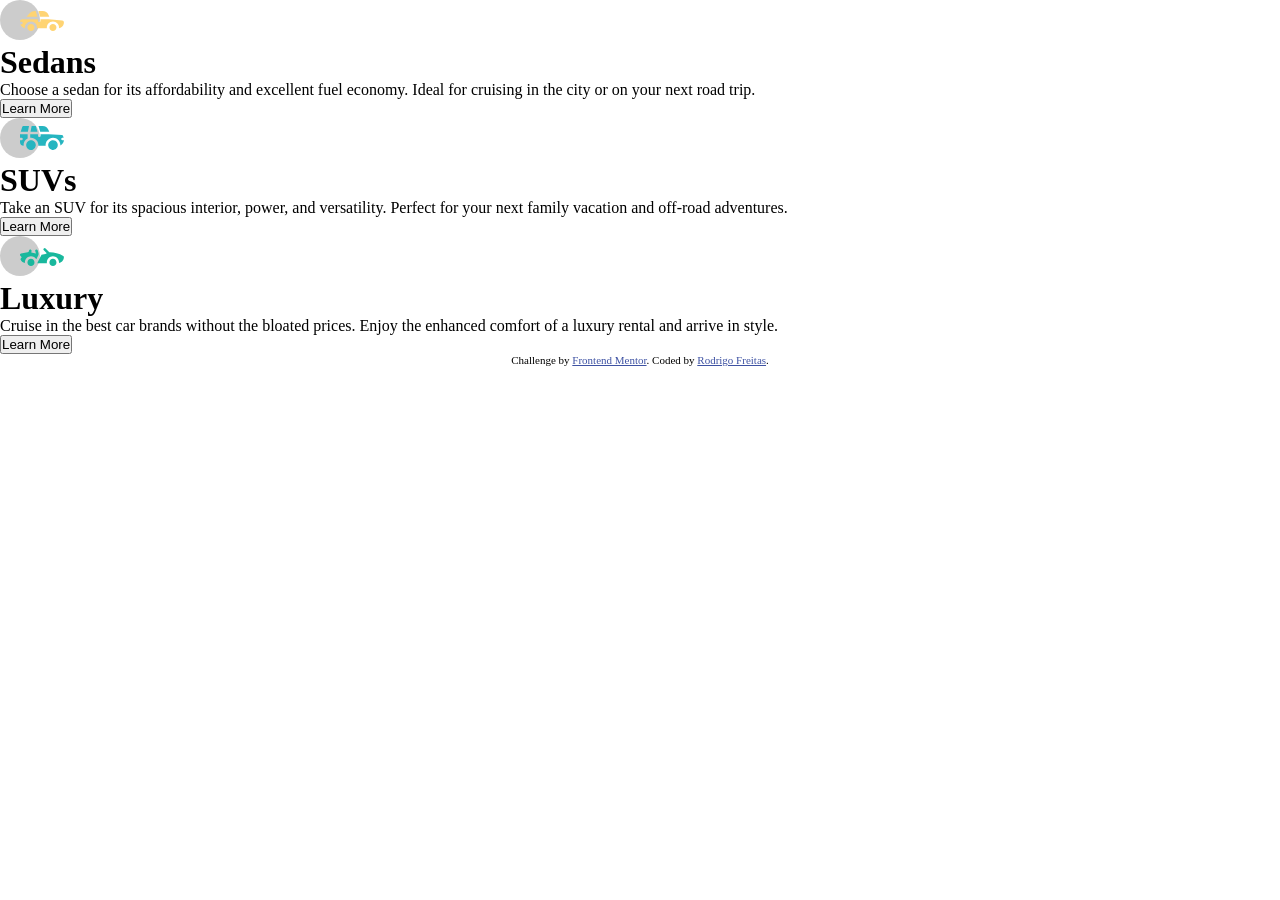
==== src/index.html @ 8f10e755 "Criação de arquivo para css e link do arquivo com html" ====
<!DOCTYPE html>
<html lang="pt-BR">
<head>
  <meta charset="UTF-8">
  <meta name="viewport" content="width=device-width, initial-scale=1.0"> <!-- displays site properly based on user's device -->

  <link rel="icon" type="image/png" sizes="32x32" href="./images/favicon-32x32.png">
  <link rel="stylesheet" href="style.css">
  
  <title>Frontend Mentor | 3-column preview card component</title>


</head>
<body>
  <main>
    <div id="Cards">

      <div class="Card">
        <div class="image">
          <svg width="64" height="40" xmlns="http://www.w3.org/2000/svg"><g fill="none" fill-rule="evenodd"><circle fill="#000" opacity=".201" cx="20" cy="20" r="20"/><path d="M52.936 24.11c1.942 0 3.517 1.542 3.517 3.445 0 1.903-1.575 3.445-3.517 3.445s-3.516-1.542-3.516-3.445c0-1.903 1.574-3.445 3.516-3.445zm-21.957 0c1.942 0 3.517 1.542 3.517 3.445 0 1.903-1.575 3.445-3.517 3.445s-3.516-1.542-3.516-3.445c0-1.903 1.574-3.445 3.516-3.445zm6.948-4.848v1.429c0 .716.61 1.293 1.348 1.259a1.295 1.295 0 001.225-1.295v-1.393h8.256l13.483 1.313c.956.093 1.676.881 1.676 1.814 0 2.89-2.126 5.303-4.926 5.819.397-3.557-2.458-6.62-6.053-6.62-3.646 0-6.504 3.14-6.039 6.723h-9.879c.466-3.588-2.397-6.722-6.039-6.722-3.595 0-6.45 3.062-6.052 6.62-2.14-.398-3.916-1.912-4.61-3.931h1.142c.731 0 1.32-.598 1.285-1.322-.033-.678-.629-1.2-1.322-1.2H20v-.251c0-1.274 1.066-2.243 2.306-2.243h15.62zM42.59 11c2.645 0 4.99 1.556 5.972 3.963l.726 1.779H40.17L38.413 11h4.178zm-6.865 0l1.758 5.741H26.505l3.357-3.654A6.502 6.502 0 0134.644 11h1.082z" fill="#FFD473" fill-rule="nonzero"/></g></svg>
          <h1>Sedans</h1>
          <p>  Choose a sedan for its affordability and excellent fuel economy. Ideal for cruising in the city 
            or on your next road trip.</p>
          <button>Learn More</button>
        </div>
      </div>

      <div class="Card">
        <div class="image">
          <svg width="64" height="40" xmlns="http://www.w3.org/2000/svg"><g fill="none" fill-rule="evenodd"><circle fill="#000" opacity=".201" cx="20" cy="20" r="20"/><path d="M31.002 22.358c2.917 0 5.18 2.593 4.762 5.506a4.828 4.828 0 01-2.962 3.778 4.797 4.797 0 01-5.3-1.165c-1.188-1.26-1.235-2.613-1.263-2.613-.42-2.924 1.857-5.506 4.763-5.506zm22 0c3.457 0 5.798 3.567 4.41 6.744A4.816 4.816 0 0152.3 31.94a4.826 4.826 0 01-4.06-4.077c-.42-2.915 1.846-5.506 4.762-5.506zm-15.04-6.083v1.462a1.29 1.29 0 001.352 1.29c.693-.033 1.227-.631 1.227-1.326v-1.426h8.3l13.056.716a1.29 1.29 0 011.164.917c.27.895.446 1.477.563 1.87h-1.047c-.694 0-1.291.534-1.324 1.228a1.29 1.29 0 001.288 1.352h1.445c-.164 2.225-1.57 4.193-3.6 5.05.13-4.212-3.255-7.63-7.384-7.63-4.317 0-7.762 3.718-7.358 8.086h-7.285c.43-4.655-3.503-8.531-8.131-8.046v-3.543h7.734zm-10.312 0v4.308a7.4 7.4 0 00-4.006 7.274 3.874 3.874 0 01-3.642-3.864v-1.635h1.46a1.29 1.29 0 000-2.58h-1.461v-3.213l.003-.29h7.646zm14.986-8.196c2.65 0 5 1.592 5.984 4.055l.63 1.579a5.525 5.525 0 01-.065-.004l-.026-.002-.034-.002-.022-.002a4.178 4.178 0 00-.224-.006l-.098-.001h-.039l-.136-.001h-.052l-.326-.001H40.211L38.528 8.08zm-13.632 0l-1.122 5.616h-7.144l1.47-4.71a1.29 1.29 0 011.231-.906h5.565zm6.832 0l1.683 5.615h-7.007l1.121-5.615h4.203z" fill="#26B5C0" fill-rule="nonzero"/></g></svg>
          <h1>SUVs</h1>
          <p>  Take an SUV for its spacious interior, power, and versatility. Perfect for your next family vacation 
            and off-road adventures.</p>
          <button>Learn More</button>
        </div>
      </div>

      <div class="Card">
        <div class="image">
          <svg width="64" height="40" xmlns="http://www.w3.org/2000/svg"><g fill="none" fill-rule="evenodd"><circle fill="#000" opacity=".201" cx="20" cy="20" r="20"/><path d="M30.98 22.835c1.941 0 3.516 1.604 3.516 3.583 0 1.978-1.575 3.582-3.517 3.582s-3.516-1.604-3.516-3.582c0-1.979 1.574-3.583 3.516-3.583zm21.956 0c1.942 0 3.517 1.604 3.517 3.583 0 1.978-1.575 3.582-3.517 3.582s-3.516-1.604-3.516-3.582c0-1.979 1.574-3.583 3.516-3.583zm-9.143-10.45a1.27 1.27 0 011.819 0l3.715 3.784c4.444-.115 9.7 1.142 13.964 3.753.387.237.624.664.624 1.124 0 3.006-2.126 5.514-4.926 6.05.397-3.698-2.458-6.882-6.053-6.882-3.646 0-6.504 3.264-6.039 6.99h-9.669c.76-1.544.993-2.026 1.337-2.711l.082-.162c.421-.835 1.056-2.07 2.883-5.65 1.68-.023 3.47-.408 5.247-1.403l-2.984-3.04a1.328 1.328 0 010-1.854zm-7.68 1.064c.683-.2 1.395.202 1.592.898l.749 2.652a3.46 3.46 0 01-.247 2.51l-1.733 3.395-.216.424c-1.07-1.89-3.06-3.114-5.279-3.114-3.595 0-6.45 3.184-6.052 6.885-1.832-.347-3.414-1.537-4.278-3.276a1.331 1.331 0 01.117-1.376l.955-1.303-1.325-1.295c-.751-.735-.376-2.024.64-2.231l6.614-1.346.13-.026c.092-.019.145-.03.157-.031.314-.146 1.07-.591 1.07-1.506 0-.734.592-1.327 1.316-1.31.712.016 1.268.662 1.256 1.388a4.11 4.11 0 01-.348 1.611 22.69 22.69 0 014.7 1.146l-.7-2.473a1.314 1.314 0 01.882-1.622z" fill="#19B89D" fill-rule="nonzero"/></g></svg>
          <h1>Luxury</h1>
          <p>  Cruise in the best car brands without the bloated prices. Enjoy the enhanced comfort of a luxury 
            rental and arrive in style.</p>
          <button>Learn More</button>
        </div>
      </div>

    </div>

    <footer class="attribution">
      <p>    Challenge by <a href="https://www.frontendmentor.io?ref=challenge" target="_blank">Frontend Mentor</a>. 
        Coded by <a href="#">Rodrigo Freitas</a>.</p>
    </footer>
  </main>
  


  


  

  

</body>
</html>
---- src/style.css ----
*{
  margin: 0;
  padding: 0;
  box-sizing: border-box;
}

.attribution { font-size: 11px; text-align: center; }
.attribution a { color: hsl(228, 45%, 44%); }
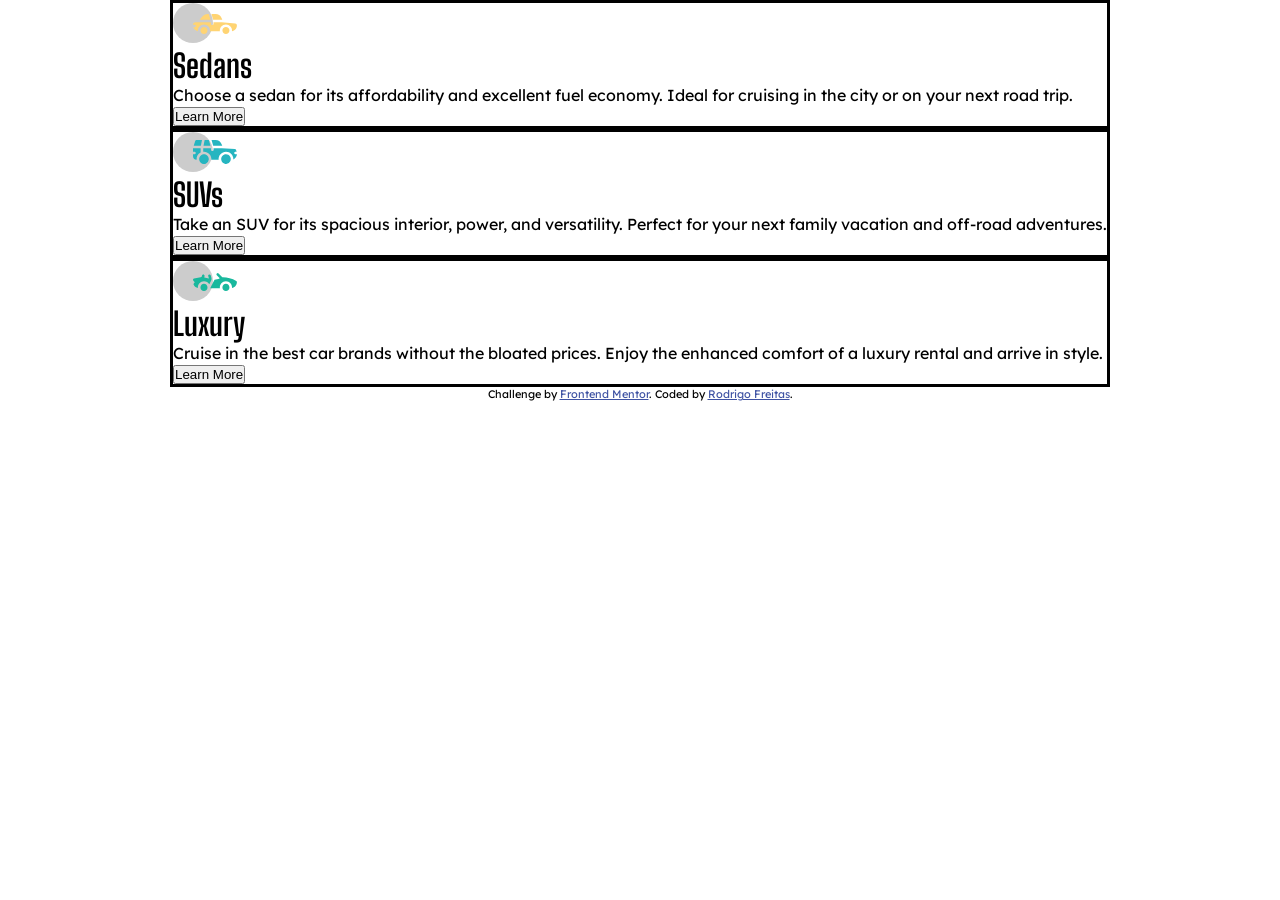
==== commit b5b199ec: "inserção das fontes, estilização do main em display flex e do grid css para os cartões" ====
--- a/src/index.html
+++ b/src/index.html
@@ -3,6 +3,15 @@
 <head>
   <meta charset="UTF-8">
   <meta name="viewport" content="width=device-width, initial-scale=1.0"> <!-- displays site properly based on user's device -->
+
+
+  <link rel="preconnect" href="https://fonts.googleapis.com">
+  <link rel="preconnect" href="https://fonts.gstatic.com" crossorigin>
+  <link href="https://fonts.googleapis.com/css2?family=Big+Shoulders+Display:wght@700&display=swap" rel="stylesheet">
+  <link rel="preconnect" href="https://fonts.googleapis.com">
+  <link rel="preconnect" href="https://fonts.gstatic.com" crossorigin>
+  <link href="https://fonts.googleapis.com/css2?family=Lexend+Deca&display=swap" rel="stylesheet">
+
 
   <link rel="icon" type="image/png" sizes="32x32" href="./images/favicon-32x32.png">
   <link rel="stylesheet" href="style.css">
--- a/src/style.css
+++ b/src/style.css
@@ -4,5 +4,33 @@
   box-sizing: border-box;
 }
 
+body{
+  font-family: 'Lexend Deca', sans-serif;
+
+}
+
+main{
+  display: flex;
+  flex-direction: column;
+  justify-content: center;
+  align-items: center;
+}
+
+h1{
+  font-family: 'Big Shoulders Display', cursive;
+}
+
+#Cards{
+  display: grid;
+  grid-template-columns: max-content;
+  
+}
+
+.Card{
+  border: 3px solid black;
+}
+
+
+
 .attribution { font-size: 11px; text-align: center; }
 .attribution a { color: hsl(228, 45%, 44%); }
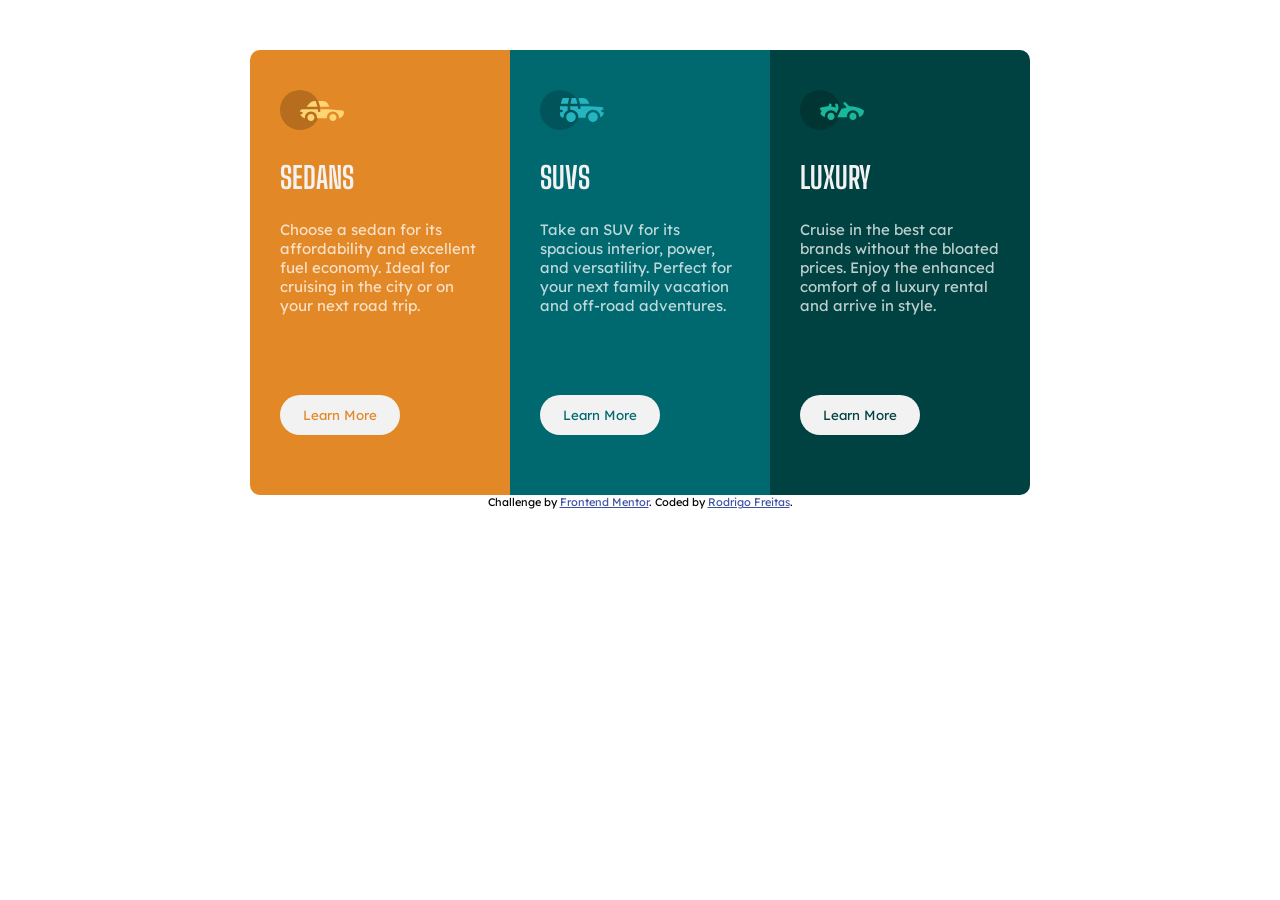
==== commit e12ee421: "estilização dos cartões, títulos, tamanho de fonte dos paragrafos, botão e hover do botão, espaçamen" ====
--- a/src/index.html
+++ b/src/index.html
@@ -24,42 +24,44 @@
   <main>
     <div id="Cards">
 
-      <div class="Card">
+      <div class="Card one">
         <div class="image">
           <svg width="64" height="40" xmlns="http://www.w3.org/2000/svg"><g fill="none" fill-rule="evenodd"><circle fill="#000" opacity=".201" cx="20" cy="20" r="20"/><path d="M52.936 24.11c1.942 0 3.517 1.542 3.517 3.445 0 1.903-1.575 3.445-3.517 3.445s-3.516-1.542-3.516-3.445c0-1.903 1.574-3.445 3.516-3.445zm-21.957 0c1.942 0 3.517 1.542 3.517 3.445 0 1.903-1.575 3.445-3.517 3.445s-3.516-1.542-3.516-3.445c0-1.903 1.574-3.445 3.516-3.445zm6.948-4.848v1.429c0 .716.61 1.293 1.348 1.259a1.295 1.295 0 001.225-1.295v-1.393h8.256l13.483 1.313c.956.093 1.676.881 1.676 1.814 0 2.89-2.126 5.303-4.926 5.819.397-3.557-2.458-6.62-6.053-6.62-3.646 0-6.504 3.14-6.039 6.723h-9.879c.466-3.588-2.397-6.722-6.039-6.722-3.595 0-6.45 3.062-6.052 6.62-2.14-.398-3.916-1.912-4.61-3.931h1.142c.731 0 1.32-.598 1.285-1.322-.033-.678-.629-1.2-1.322-1.2H20v-.251c0-1.274 1.066-2.243 2.306-2.243h15.62zM42.59 11c2.645 0 4.99 1.556 5.972 3.963l.726 1.779H40.17L38.413 11h4.178zm-6.865 0l1.758 5.741H26.505l3.357-3.654A6.502 6.502 0 0134.644 11h1.082z" fill="#FFD473" fill-rule="nonzero"/></g></svg>
-          <h1>Sedans</h1>
+          <h1>SEDANS</h1>
           <p>  Choose a sedan for its affordability and excellent fuel economy. Ideal for cruising in the city 
             or on your next road trip.</p>
           <button>Learn More</button>
         </div>
       </div>
 
-      <div class="Card">
+      <div class="Card two">
         <div class="image">
           <svg width="64" height="40" xmlns="http://www.w3.org/2000/svg"><g fill="none" fill-rule="evenodd"><circle fill="#000" opacity=".201" cx="20" cy="20" r="20"/><path d="M31.002 22.358c2.917 0 5.18 2.593 4.762 5.506a4.828 4.828 0 01-2.962 3.778 4.797 4.797 0 01-5.3-1.165c-1.188-1.26-1.235-2.613-1.263-2.613-.42-2.924 1.857-5.506 4.763-5.506zm22 0c3.457 0 5.798 3.567 4.41 6.744A4.816 4.816 0 0152.3 31.94a4.826 4.826 0 01-4.06-4.077c-.42-2.915 1.846-5.506 4.762-5.506zm-15.04-6.083v1.462a1.29 1.29 0 001.352 1.29c.693-.033 1.227-.631 1.227-1.326v-1.426h8.3l13.056.716a1.29 1.29 0 011.164.917c.27.895.446 1.477.563 1.87h-1.047c-.694 0-1.291.534-1.324 1.228a1.29 1.29 0 001.288 1.352h1.445c-.164 2.225-1.57 4.193-3.6 5.05.13-4.212-3.255-7.63-7.384-7.63-4.317 0-7.762 3.718-7.358 8.086h-7.285c.43-4.655-3.503-8.531-8.131-8.046v-3.543h7.734zm-10.312 0v4.308a7.4 7.4 0 00-4.006 7.274 3.874 3.874 0 01-3.642-3.864v-1.635h1.46a1.29 1.29 0 000-2.58h-1.461v-3.213l.003-.29h7.646zm14.986-8.196c2.65 0 5 1.592 5.984 4.055l.63 1.579a5.525 5.525 0 01-.065-.004l-.026-.002-.034-.002-.022-.002a4.178 4.178 0 00-.224-.006l-.098-.001h-.039l-.136-.001h-.052l-.326-.001H40.211L38.528 8.08zm-13.632 0l-1.122 5.616h-7.144l1.47-4.71a1.29 1.29 0 011.231-.906h5.565zm6.832 0l1.683 5.615h-7.007l1.121-5.615h4.203z" fill="#26B5C0" fill-rule="nonzero"/></g></svg>
-          <h1>SUVs</h1>
+          <h1>SUVS</h1>
           <p>  Take an SUV for its spacious interior, power, and versatility. Perfect for your next family vacation 
             and off-road adventures.</p>
           <button>Learn More</button>
         </div>
       </div>
 
-      <div class="Card">
+      <div class="Card three">
         <div class="image">
           <svg width="64" height="40" xmlns="http://www.w3.org/2000/svg"><g fill="none" fill-rule="evenodd"><circle fill="#000" opacity=".201" cx="20" cy="20" r="20"/><path d="M30.98 22.835c1.941 0 3.516 1.604 3.516 3.583 0 1.978-1.575 3.582-3.517 3.582s-3.516-1.604-3.516-3.582c0-1.979 1.574-3.583 3.516-3.583zm21.956 0c1.942 0 3.517 1.604 3.517 3.583 0 1.978-1.575 3.582-3.517 3.582s-3.516-1.604-3.516-3.582c0-1.979 1.574-3.583 3.516-3.583zm-9.143-10.45a1.27 1.27 0 011.819 0l3.715 3.784c4.444-.115 9.7 1.142 13.964 3.753.387.237.624.664.624 1.124 0 3.006-2.126 5.514-4.926 6.05.397-3.698-2.458-6.882-6.053-6.882-3.646 0-6.504 3.264-6.039 6.99h-9.669c.76-1.544.993-2.026 1.337-2.711l.082-.162c.421-.835 1.056-2.07 2.883-5.65 1.68-.023 3.47-.408 5.247-1.403l-2.984-3.04a1.328 1.328 0 010-1.854zm-7.68 1.064c.683-.2 1.395.202 1.592.898l.749 2.652a3.46 3.46 0 01-.247 2.51l-1.733 3.395-.216.424c-1.07-1.89-3.06-3.114-5.279-3.114-3.595 0-6.45 3.184-6.052 6.885-1.832-.347-3.414-1.537-4.278-3.276a1.331 1.331 0 01.117-1.376l.955-1.303-1.325-1.295c-.751-.735-.376-2.024.64-2.231l6.614-1.346.13-.026c.092-.019.145-.03.157-.031.314-.146 1.07-.591 1.07-1.506 0-.734.592-1.327 1.316-1.31.712.016 1.268.662 1.256 1.388a4.11 4.11 0 01-.348 1.611 22.69 22.69 0 014.7 1.146l-.7-2.473a1.314 1.314 0 01.882-1.622z" fill="#19B89D" fill-rule="nonzero"/></g></svg>
-          <h1>Luxury</h1>
+          <h1>LUXURY</h1>
           <p>  Cruise in the best car brands without the bloated prices. Enjoy the enhanced comfort of a luxury 
             rental and arrive in style.</p>
           <button>Learn More</button>
         </div>
       </div>
 
+      <footer class="attribution">
+        <p>    Challenge by <a href="https://www.frontendmentor.io?ref=challenge" target="_blank">Frontend Mentor</a>. 
+          Coded by <a href="#">Rodrigo Freitas</a>.</p>
+      </footer>
+
     </div>
 
-    <footer class="attribution">
-      <p>    Challenge by <a href="https://www.frontendmentor.io?ref=challenge" target="_blank">Frontend Mentor</a>. 
-        Coded by <a href="#">Rodrigo Freitas</a>.</p>
-    </footer>
+
   </main>
   
 
--- a/src/style.css
+++ b/src/style.css
@@ -6,31 +6,144 @@
 
 body{
   font-family: 'Lexend Deca', sans-serif;
+  font-size: 15px;
 
 }
 
 main{
-  display: flex;
-  flex-direction: column;
+  display: flex;  
   justify-content: center;
   align-items: center;
+  margin: 50px 20px;
 }
 
 h1{
   font-family: 'Big Shoulders Display', cursive;
+  margin-bottom: 25px;
+  color: hsl(0, 0%, 95%);
+}
+
+.Card p{
+  color: hsla(0, 0%, 100%, 0.75);
+  width: 235px;
+  text-align: left;
 }
 
 #Cards{
-  display: grid;
-  grid-template-columns: max-content;
+  display: grid; 
+  grid-template-areas:
+  'A'
+  'B'
+  'C'
+  'D';  
   
 }
 
 .Card{
-  border: 3px solid black;
+  /*border: 3px solid black;*/
+  padding: 40px 30px;
+  
+}
+
+.one{
+  grid-area: A;
+  border-top-left-radius: 10px;
+  border-top-right-radius: 10px;
+  background-color: hsl(31, 77%, 52%);
+}
+
+.two{
+  grid-area: B;
+  background-color: hsl(184, 100%, 22%);
+
+}
+
+.three{
+  grid-area: C;
+  border-bottom-left-radius: 10px;
+  border-bottom-right-radius: 10px;
+  background-color: hsl(179, 100%, 13%);
+}
+
+svg{
+  margin-bottom: 25px;
+}
+
+button{
+  background-color: hsl(0, 0%, 95%);
+  font-family: 'Lexend Deca', sans-serif;
+  width: 50%;
+  margin: 20px 0;
+  height: 40px;
+  border-radius: 30px;
+  border: 0;
+}
+
+.one button{  
+  color: hsl(31, 77%, 52%);
+}
+.two button{
+  color: hsl(184, 100%, 22%);
+}
+.three button{
+  color: hsl(179, 100%, 13%);
 }
 
 
+button:hover{
+  cursor: pointer;
+  color: hsl(0, 0%, 95%);
+  border: 3px solid #f2f2f2;
+  
+}
 
-.attribution { font-size: 11px; text-align: center; }
-.attribution a { color: hsl(228, 45%, 44%); }+.one button:hover{
+  background-color: hsl(31, 77%, 52%);;
+}
+.two button:hover{
+  background-color: hsl(184, 100%, 22%);;
+}
+.three button:hover{
+  background-color: hsl(179, 100%, 13%);;
+}
+
+
+.attribution {
+  grid-area: D; 
+  font-size: 11px; 
+  display: flex;
+  justify-content: center;
+  align-items: center;
+}
+.attribution a { color: hsl(228, 45%, 44%); }
+
+
+
+@media screen  and (min-width: 960px){
+  #Cards{ 
+    grid-template-areas:
+    'A B C'
+    'D D D';    
+  }
+
+  .one{
+    border-top-left-radius: 10px;
+    border-bottom-left-radius: 10px;
+    border-top-right-radius: 0;
+  }
+
+  .three{
+    border-top-right-radius: 10px;
+    border-bottom-right-radius: 10px;
+    border-bottom-left-radius: 0;
+  }
+
+  .Card p{
+    width: 200px;
+    margin-bottom: 60px;
+  }
+
+  button{
+    width: 60%;
+  }
+}
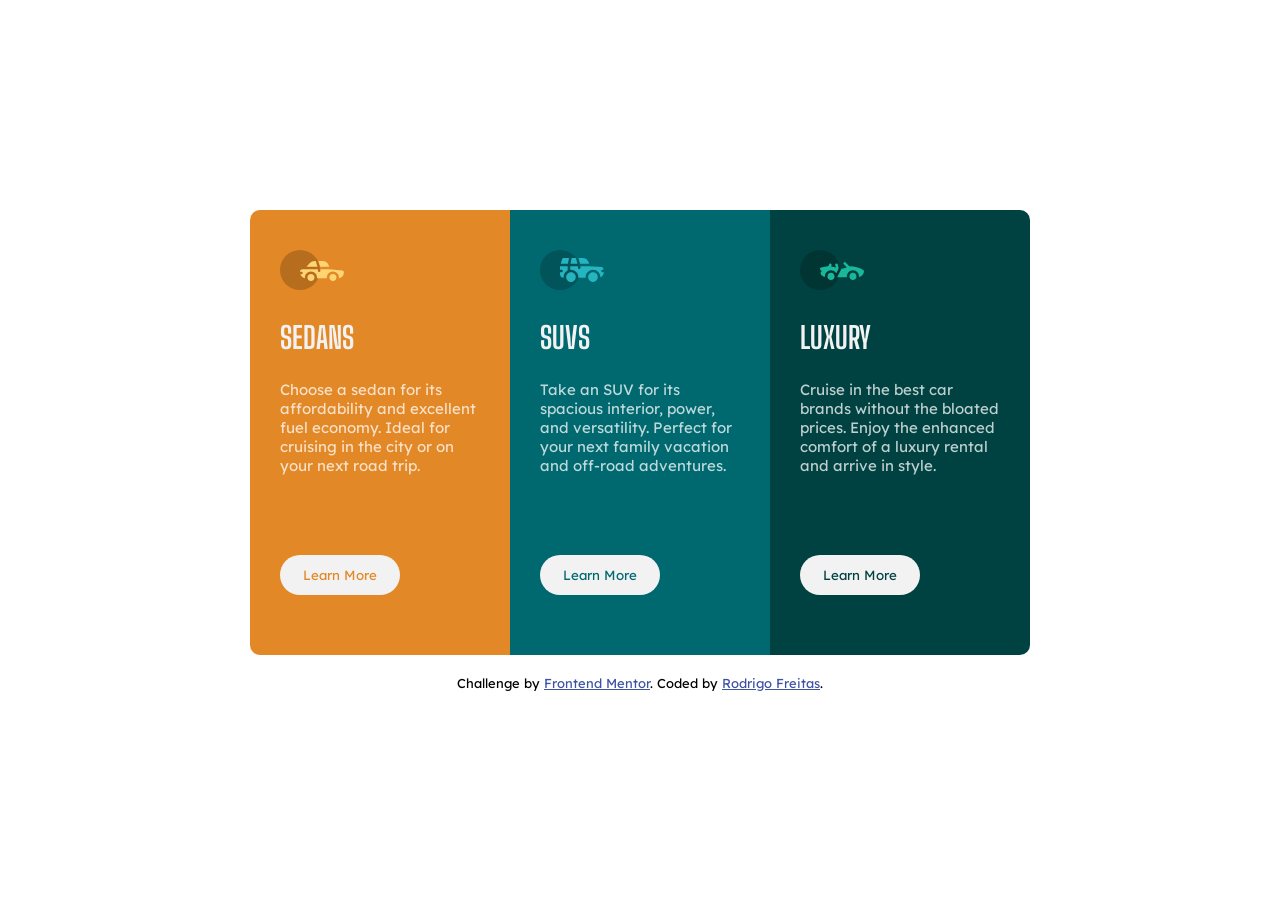
==== commit 49d8278e: "resolvendo detalhes para responsividade da página em diferentes dispositíveis" ====
--- a/src/index.html
+++ b/src/index.html
@@ -22,43 +22,45 @@
 </head>
 <body>
   <main>
-    <div id="Cards">
+    <div id="Screen">
+      <div id="Cards">
 
-      <div class="Card one">
-        <div class="image">
-          <svg width="64" height="40" xmlns="http://www.w3.org/2000/svg"><g fill="none" fill-rule="evenodd"><circle fill="#000" opacity=".201" cx="20" cy="20" r="20"/><path d="M52.936 24.11c1.942 0 3.517 1.542 3.517 3.445 0 1.903-1.575 3.445-3.517 3.445s-3.516-1.542-3.516-3.445c0-1.903 1.574-3.445 3.516-3.445zm-21.957 0c1.942 0 3.517 1.542 3.517 3.445 0 1.903-1.575 3.445-3.517 3.445s-3.516-1.542-3.516-3.445c0-1.903 1.574-3.445 3.516-3.445zm6.948-4.848v1.429c0 .716.61 1.293 1.348 1.259a1.295 1.295 0 001.225-1.295v-1.393h8.256l13.483 1.313c.956.093 1.676.881 1.676 1.814 0 2.89-2.126 5.303-4.926 5.819.397-3.557-2.458-6.62-6.053-6.62-3.646 0-6.504 3.14-6.039 6.723h-9.879c.466-3.588-2.397-6.722-6.039-6.722-3.595 0-6.45 3.062-6.052 6.62-2.14-.398-3.916-1.912-4.61-3.931h1.142c.731 0 1.32-.598 1.285-1.322-.033-.678-.629-1.2-1.322-1.2H20v-.251c0-1.274 1.066-2.243 2.306-2.243h15.62zM42.59 11c2.645 0 4.99 1.556 5.972 3.963l.726 1.779H40.17L38.413 11h4.178zm-6.865 0l1.758 5.741H26.505l3.357-3.654A6.502 6.502 0 0134.644 11h1.082z" fill="#FFD473" fill-rule="nonzero"/></g></svg>
-          <h1>SEDANS</h1>
-          <p>  Choose a sedan for its affordability and excellent fuel economy. Ideal for cruising in the city 
-            or on your next road trip.</p>
-          <button>Learn More</button>
+        <div class="Card one">
+          <div class="image">
+            <svg width="64" height="40" xmlns="http://www.w3.org/2000/svg"><g fill="none" fill-rule="evenodd"><circle fill="#000" opacity=".201" cx="20" cy="20" r="20"/><path d="M52.936 24.11c1.942 0 3.517 1.542 3.517 3.445 0 1.903-1.575 3.445-3.517 3.445s-3.516-1.542-3.516-3.445c0-1.903 1.574-3.445 3.516-3.445zm-21.957 0c1.942 0 3.517 1.542 3.517 3.445 0 1.903-1.575 3.445-3.517 3.445s-3.516-1.542-3.516-3.445c0-1.903 1.574-3.445 3.516-3.445zm6.948-4.848v1.429c0 .716.61 1.293 1.348 1.259a1.295 1.295 0 001.225-1.295v-1.393h8.256l13.483 1.313c.956.093 1.676.881 1.676 1.814 0 2.89-2.126 5.303-4.926 5.819.397-3.557-2.458-6.62-6.053-6.62-3.646 0-6.504 3.14-6.039 6.723h-9.879c.466-3.588-2.397-6.722-6.039-6.722-3.595 0-6.45 3.062-6.052 6.62-2.14-.398-3.916-1.912-4.61-3.931h1.142c.731 0 1.32-.598 1.285-1.322-.033-.678-.629-1.2-1.322-1.2H20v-.251c0-1.274 1.066-2.243 2.306-2.243h15.62zM42.59 11c2.645 0 4.99 1.556 5.972 3.963l.726 1.779H40.17L38.413 11h4.178zm-6.865 0l1.758 5.741H26.505l3.357-3.654A6.502 6.502 0 0134.644 11h1.082z" fill="#FFD473" fill-rule="nonzero"/></g></svg>
+            <h1>SEDANS</h1>
+            <p>  Choose a sedan for its affordability and excellent fuel economy. Ideal for cruising in the city 
+              or on your next road trip.</p>
+            <button>Learn More</button>
+          </div>
         </div>
+
+        <div class="Card two">
+          <div class="image">
+            <svg width="64" height="40" xmlns="http://www.w3.org/2000/svg"><g fill="none" fill-rule="evenodd"><circle fill="#000" opacity=".201" cx="20" cy="20" r="20"/><path d="M31.002 22.358c2.917 0 5.18 2.593 4.762 5.506a4.828 4.828 0 01-2.962 3.778 4.797 4.797 0 01-5.3-1.165c-1.188-1.26-1.235-2.613-1.263-2.613-.42-2.924 1.857-5.506 4.763-5.506zm22 0c3.457 0 5.798 3.567 4.41 6.744A4.816 4.816 0 0152.3 31.94a4.826 4.826 0 01-4.06-4.077c-.42-2.915 1.846-5.506 4.762-5.506zm-15.04-6.083v1.462a1.29 1.29 0 001.352 1.29c.693-.033 1.227-.631 1.227-1.326v-1.426h8.3l13.056.716a1.29 1.29 0 011.164.917c.27.895.446 1.477.563 1.87h-1.047c-.694 0-1.291.534-1.324 1.228a1.29 1.29 0 001.288 1.352h1.445c-.164 2.225-1.57 4.193-3.6 5.05.13-4.212-3.255-7.63-7.384-7.63-4.317 0-7.762 3.718-7.358 8.086h-7.285c.43-4.655-3.503-8.531-8.131-8.046v-3.543h7.734zm-10.312 0v4.308a7.4 7.4 0 00-4.006 7.274 3.874 3.874 0 01-3.642-3.864v-1.635h1.46a1.29 1.29 0 000-2.58h-1.461v-3.213l.003-.29h7.646zm14.986-8.196c2.65 0 5 1.592 5.984 4.055l.63 1.579a5.525 5.525 0 01-.065-.004l-.026-.002-.034-.002-.022-.002a4.178 4.178 0 00-.224-.006l-.098-.001h-.039l-.136-.001h-.052l-.326-.001H40.211L38.528 8.08zm-13.632 0l-1.122 5.616h-7.144l1.47-4.71a1.29 1.29 0 011.231-.906h5.565zm6.832 0l1.683 5.615h-7.007l1.121-5.615h4.203z" fill="#26B5C0" fill-rule="nonzero"/></g></svg>
+            <h1>SUVS</h1>
+            <p>  Take an SUV for its spacious interior, power, and versatility. Perfect for your next family vacation 
+              and off-road adventures.</p>
+            <button>Learn More</button>
+          </div>
+        </div>
+
+        <div class="Card three">
+          <div class="image">
+            <svg width="64" height="40" xmlns="http://www.w3.org/2000/svg"><g fill="none" fill-rule="evenodd"><circle fill="#000" opacity=".201" cx="20" cy="20" r="20"/><path d="M30.98 22.835c1.941 0 3.516 1.604 3.516 3.583 0 1.978-1.575 3.582-3.517 3.582s-3.516-1.604-3.516-3.582c0-1.979 1.574-3.583 3.516-3.583zm21.956 0c1.942 0 3.517 1.604 3.517 3.583 0 1.978-1.575 3.582-3.517 3.582s-3.516-1.604-3.516-3.582c0-1.979 1.574-3.583 3.516-3.583zm-9.143-10.45a1.27 1.27 0 011.819 0l3.715 3.784c4.444-.115 9.7 1.142 13.964 3.753.387.237.624.664.624 1.124 0 3.006-2.126 5.514-4.926 6.05.397-3.698-2.458-6.882-6.053-6.882-3.646 0-6.504 3.264-6.039 6.99h-9.669c.76-1.544.993-2.026 1.337-2.711l.082-.162c.421-.835 1.056-2.07 2.883-5.65 1.68-.023 3.47-.408 5.247-1.403l-2.984-3.04a1.328 1.328 0 010-1.854zm-7.68 1.064c.683-.2 1.395.202 1.592.898l.749 2.652a3.46 3.46 0 01-.247 2.51l-1.733 3.395-.216.424c-1.07-1.89-3.06-3.114-5.279-3.114-3.595 0-6.45 3.184-6.052 6.885-1.832-.347-3.414-1.537-4.278-3.276a1.331 1.331 0 01.117-1.376l.955-1.303-1.325-1.295c-.751-.735-.376-2.024.64-2.231l6.614-1.346.13-.026c.092-.019.145-.03.157-.031.314-.146 1.07-.591 1.07-1.506 0-.734.592-1.327 1.316-1.31.712.016 1.268.662 1.256 1.388a4.11 4.11 0 01-.348 1.611 22.69 22.69 0 014.7 1.146l-.7-2.473a1.314 1.314 0 01.882-1.622z" fill="#19B89D" fill-rule="nonzero"/></g></svg>
+            <h1>LUXURY</h1>
+            <p>  Cruise in the best car brands without the bloated prices. Enjoy the enhanced comfort of a luxury 
+              rental and arrive in style.</p>
+            <button>Learn More</button>
+          </div>
+        </div>
+
+        <footer class="attribution">
+          <p>    Challenge by <a href="https://www.frontendmentor.io?ref=challenge" target="_blank">Frontend Mentor</a>. 
+            Coded by <a href="#">Rodrigo Freitas</a>.</p>
+        </footer>
+
       </div>
-
-      <div class="Card two">
-        <div class="image">
-          <svg width="64" height="40" xmlns="http://www.w3.org/2000/svg"><g fill="none" fill-rule="evenodd"><circle fill="#000" opacity=".201" cx="20" cy="20" r="20"/><path d="M31.002 22.358c2.917 0 5.18 2.593 4.762 5.506a4.828 4.828 0 01-2.962 3.778 4.797 4.797 0 01-5.3-1.165c-1.188-1.26-1.235-2.613-1.263-2.613-.42-2.924 1.857-5.506 4.763-5.506zm22 0c3.457 0 5.798 3.567 4.41 6.744A4.816 4.816 0 0152.3 31.94a4.826 4.826 0 01-4.06-4.077c-.42-2.915 1.846-5.506 4.762-5.506zm-15.04-6.083v1.462a1.29 1.29 0 001.352 1.29c.693-.033 1.227-.631 1.227-1.326v-1.426h8.3l13.056.716a1.29 1.29 0 011.164.917c.27.895.446 1.477.563 1.87h-1.047c-.694 0-1.291.534-1.324 1.228a1.29 1.29 0 001.288 1.352h1.445c-.164 2.225-1.57 4.193-3.6 5.05.13-4.212-3.255-7.63-7.384-7.63-4.317 0-7.762 3.718-7.358 8.086h-7.285c.43-4.655-3.503-8.531-8.131-8.046v-3.543h7.734zm-10.312 0v4.308a7.4 7.4 0 00-4.006 7.274 3.874 3.874 0 01-3.642-3.864v-1.635h1.46a1.29 1.29 0 000-2.58h-1.461v-3.213l.003-.29h7.646zm14.986-8.196c2.65 0 5 1.592 5.984 4.055l.63 1.579a5.525 5.525 0 01-.065-.004l-.026-.002-.034-.002-.022-.002a4.178 4.178 0 00-.224-.006l-.098-.001h-.039l-.136-.001h-.052l-.326-.001H40.211L38.528 8.08zm-13.632 0l-1.122 5.616h-7.144l1.47-4.71a1.29 1.29 0 011.231-.906h5.565zm6.832 0l1.683 5.615h-7.007l1.121-5.615h4.203z" fill="#26B5C0" fill-rule="nonzero"/></g></svg>
-          <h1>SUVS</h1>
-          <p>  Take an SUV for its spacious interior, power, and versatility. Perfect for your next family vacation 
-            and off-road adventures.</p>
-          <button>Learn More</button>
-        </div>
-      </div>
-
-      <div class="Card three">
-        <div class="image">
-          <svg width="64" height="40" xmlns="http://www.w3.org/2000/svg"><g fill="none" fill-rule="evenodd"><circle fill="#000" opacity=".201" cx="20" cy="20" r="20"/><path d="M30.98 22.835c1.941 0 3.516 1.604 3.516 3.583 0 1.978-1.575 3.582-3.517 3.582s-3.516-1.604-3.516-3.582c0-1.979 1.574-3.583 3.516-3.583zm21.956 0c1.942 0 3.517 1.604 3.517 3.583 0 1.978-1.575 3.582-3.517 3.582s-3.516-1.604-3.516-3.582c0-1.979 1.574-3.583 3.516-3.583zm-9.143-10.45a1.27 1.27 0 011.819 0l3.715 3.784c4.444-.115 9.7 1.142 13.964 3.753.387.237.624.664.624 1.124 0 3.006-2.126 5.514-4.926 6.05.397-3.698-2.458-6.882-6.053-6.882-3.646 0-6.504 3.264-6.039 6.99h-9.669c.76-1.544.993-2.026 1.337-2.711l.082-.162c.421-.835 1.056-2.07 2.883-5.65 1.68-.023 3.47-.408 5.247-1.403l-2.984-3.04a1.328 1.328 0 010-1.854zm-7.68 1.064c.683-.2 1.395.202 1.592.898l.749 2.652a3.46 3.46 0 01-.247 2.51l-1.733 3.395-.216.424c-1.07-1.89-3.06-3.114-5.279-3.114-3.595 0-6.45 3.184-6.052 6.885-1.832-.347-3.414-1.537-4.278-3.276a1.331 1.331 0 01.117-1.376l.955-1.303-1.325-1.295c-.751-.735-.376-2.024.64-2.231l6.614-1.346.13-.026c.092-.019.145-.03.157-.031.314-.146 1.07-.591 1.07-1.506 0-.734.592-1.327 1.316-1.31.712.016 1.268.662 1.256 1.388a4.11 4.11 0 01-.348 1.611 22.69 22.69 0 014.7 1.146l-.7-2.473a1.314 1.314 0 01.882-1.622z" fill="#19B89D" fill-rule="nonzero"/></g></svg>
-          <h1>LUXURY</h1>
-          <p>  Cruise in the best car brands without the bloated prices. Enjoy the enhanced comfort of a luxury 
-            rental and arrive in style.</p>
-          <button>Learn More</button>
-        </div>
-      </div>
-
-      <footer class="attribution">
-        <p>    Challenge by <a href="https://www.frontendmentor.io?ref=challenge" target="_blank">Frontend Mentor</a>. 
-          Coded by <a href="#">Rodrigo Freitas</a>.</p>
-      </footer>
-
     </div>
 
 
--- a/src/style.css
+++ b/src/style.css
@@ -10,12 +10,15 @@
 
 }
 
-main{
+main{  
   display: flex;  
   justify-content: center;
   align-items: center;
-  margin: 50px 20px;
+  padding: 0;
+  margin: 30px;
+  
 }
+
 
 h1{
   font-family: 'Big Shoulders Display', cursive;
@@ -114,8 +117,12 @@
   display: flex;
   justify-content: center;
   align-items: center;
+  margin-top: 20px;
 }
-.attribution a { color: hsl(228, 45%, 44%); }
+
+.attribution a { 
+  color: hsl(228, 45%, 44%); 
+}
 
 
 
@@ -146,4 +153,19 @@
   button{
     width: 60%;
   }
+
+  #Screen{
+    display: flex;  
+    justify-content: center;
+    align-items: center; 
+    height: 100vh;
+  }
+
+  main{
+    margin: 0;
+  }
+
+  .attribution{
+    font-size: 13px;
+  }
 }
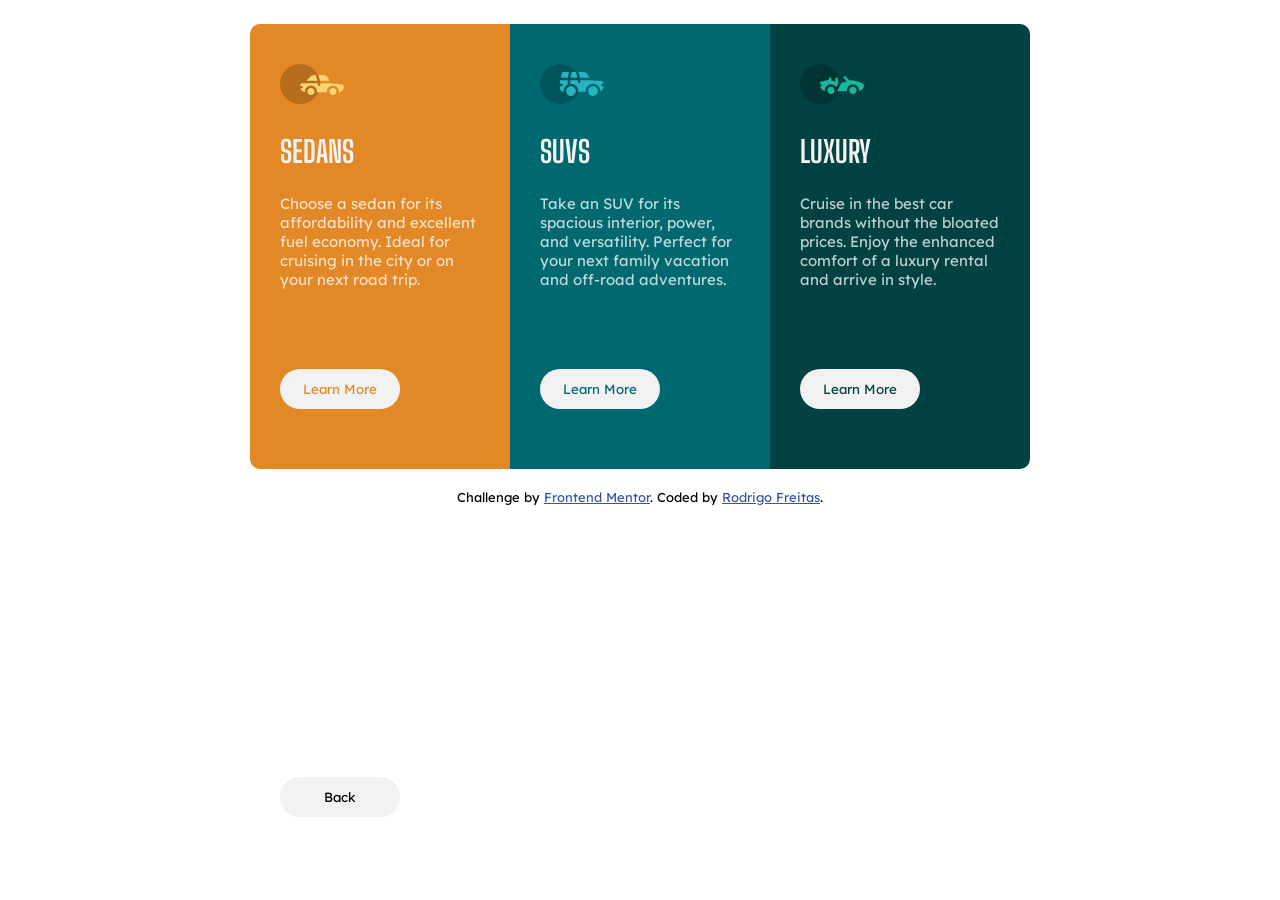
==== commit 23bfffd5: "adição de novos componentes html, estilização destes componentes e inicio de codificação javascript" ====
--- a/src/index.html
+++ b/src/index.html
@@ -26,34 +26,67 @@
       <div id="Cards">
 
         <div class="Card one">
-          <div class="image">
+          <div class="contents1">
             <svg width="64" height="40" xmlns="http://www.w3.org/2000/svg"><g fill="none" fill-rule="evenodd"><circle fill="#000" opacity=".201" cx="20" cy="20" r="20"/><path d="M52.936 24.11c1.942 0 3.517 1.542 3.517 3.445 0 1.903-1.575 3.445-3.517 3.445s-3.516-1.542-3.516-3.445c0-1.903 1.574-3.445 3.516-3.445zm-21.957 0c1.942 0 3.517 1.542 3.517 3.445 0 1.903-1.575 3.445-3.517 3.445s-3.516-1.542-3.516-3.445c0-1.903 1.574-3.445 3.516-3.445zm6.948-4.848v1.429c0 .716.61 1.293 1.348 1.259a1.295 1.295 0 001.225-1.295v-1.393h8.256l13.483 1.313c.956.093 1.676.881 1.676 1.814 0 2.89-2.126 5.303-4.926 5.819.397-3.557-2.458-6.62-6.053-6.62-3.646 0-6.504 3.14-6.039 6.723h-9.879c.466-3.588-2.397-6.722-6.039-6.722-3.595 0-6.45 3.062-6.052 6.62-2.14-.398-3.916-1.912-4.61-3.931h1.142c.731 0 1.32-.598 1.285-1.322-.033-.678-.629-1.2-1.322-1.2H20v-.251c0-1.274 1.066-2.243 2.306-2.243h15.62zM42.59 11c2.645 0 4.99 1.556 5.972 3.963l.726 1.779H40.17L38.413 11h4.178zm-6.865 0l1.758 5.741H26.505l3.357-3.654A6.502 6.502 0 0134.644 11h1.082z" fill="#FFD473" fill-rule="nonzero"/></g></svg>
             <h1>SEDANS</h1>
             <p>  Choose a sedan for its affordability and excellent fuel economy. Ideal for cruising in the city 
               or on your next road trip.</p>
-            <button>Learn More</button>
+            <button class="sedans-btn">Learn More</button>
           </div>
         </div>
+        <div class="Card Alternative">
+          <div class="infoSedan">
+            <p>Basically, a sedan is understood to be a car with two rows of seats, 
+              with considerable space in the back seat for three adults, 
+              and a rear compartment, usually for luggage. 
+              This rear compartment is external to the passenger compartment and its 
+              cover does not include the rear window.</p>
+            <button class="back-btn">Back</button>
+           </div>
+        </div>
+
+
 
         <div class="Card two">
-          <div class="image">
+          <div class="contents2">
             <svg width="64" height="40" xmlns="http://www.w3.org/2000/svg"><g fill="none" fill-rule="evenodd"><circle fill="#000" opacity=".201" cx="20" cy="20" r="20"/><path d="M31.002 22.358c2.917 0 5.18 2.593 4.762 5.506a4.828 4.828 0 01-2.962 3.778 4.797 4.797 0 01-5.3-1.165c-1.188-1.26-1.235-2.613-1.263-2.613-.42-2.924 1.857-5.506 4.763-5.506zm22 0c3.457 0 5.798 3.567 4.41 6.744A4.816 4.816 0 0152.3 31.94a4.826 4.826 0 01-4.06-4.077c-.42-2.915 1.846-5.506 4.762-5.506zm-15.04-6.083v1.462a1.29 1.29 0 001.352 1.29c.693-.033 1.227-.631 1.227-1.326v-1.426h8.3l13.056.716a1.29 1.29 0 011.164.917c.27.895.446 1.477.563 1.87h-1.047c-.694 0-1.291.534-1.324 1.228a1.29 1.29 0 001.288 1.352h1.445c-.164 2.225-1.57 4.193-3.6 5.05.13-4.212-3.255-7.63-7.384-7.63-4.317 0-7.762 3.718-7.358 8.086h-7.285c.43-4.655-3.503-8.531-8.131-8.046v-3.543h7.734zm-10.312 0v4.308a7.4 7.4 0 00-4.006 7.274 3.874 3.874 0 01-3.642-3.864v-1.635h1.46a1.29 1.29 0 000-2.58h-1.461v-3.213l.003-.29h7.646zm14.986-8.196c2.65 0 5 1.592 5.984 4.055l.63 1.579a5.525 5.525 0 01-.065-.004l-.026-.002-.034-.002-.022-.002a4.178 4.178 0 00-.224-.006l-.098-.001h-.039l-.136-.001h-.052l-.326-.001H40.211L38.528 8.08zm-13.632 0l-1.122 5.616h-7.144l1.47-4.71a1.29 1.29 0 011.231-.906h5.565zm6.832 0l1.683 5.615h-7.007l1.121-5.615h4.203z" fill="#26B5C0" fill-rule="nonzero"/></g></svg>
             <h1>SUVS</h1>
             <p>  Take an SUV for its spacious interior, power, and versatility. Perfect for your next family vacation 
               and off-road adventures.</p>
-            <button>Learn More</button>
+            <button class="suvs-btn">Learn More</button>
           </div>
         </div>
+        <div class="Card Alternative2">
+          <div class="infoSuvs">
+            <p>A sport utility vehicle (SUV) is a car classification 
+              that combines elements of road-going passenger cars with features 
+              from off-road vehicles, such as raised ground clearance and four-wheel drive. 
+              There is no commonly agreed-upon definition of an SUV and usage of the term varies 
+              between countries.</p>
+            <button class="back-btn">Back</button>
+           </div>
+        </div>
+
+
 
         <div class="Card three">
-          <div class="image">
+          <div class="contents3">
             <svg width="64" height="40" xmlns="http://www.w3.org/2000/svg"><g fill="none" fill-rule="evenodd"><circle fill="#000" opacity=".201" cx="20" cy="20" r="20"/><path d="M30.98 22.835c1.941 0 3.516 1.604 3.516 3.583 0 1.978-1.575 3.582-3.517 3.582s-3.516-1.604-3.516-3.582c0-1.979 1.574-3.583 3.516-3.583zm21.956 0c1.942 0 3.517 1.604 3.517 3.583 0 1.978-1.575 3.582-3.517 3.582s-3.516-1.604-3.516-3.582c0-1.979 1.574-3.583 3.516-3.583zm-9.143-10.45a1.27 1.27 0 011.819 0l3.715 3.784c4.444-.115 9.7 1.142 13.964 3.753.387.237.624.664.624 1.124 0 3.006-2.126 5.514-4.926 6.05.397-3.698-2.458-6.882-6.053-6.882-3.646 0-6.504 3.264-6.039 6.99h-9.669c.76-1.544.993-2.026 1.337-2.711l.082-.162c.421-.835 1.056-2.07 2.883-5.65 1.68-.023 3.47-.408 5.247-1.403l-2.984-3.04a1.328 1.328 0 010-1.854zm-7.68 1.064c.683-.2 1.395.202 1.592.898l.749 2.652a3.46 3.46 0 01-.247 2.51l-1.733 3.395-.216.424c-1.07-1.89-3.06-3.114-5.279-3.114-3.595 0-6.45 3.184-6.052 6.885-1.832-.347-3.414-1.537-4.278-3.276a1.331 1.331 0 01.117-1.376l.955-1.303-1.325-1.295c-.751-.735-.376-2.024.64-2.231l6.614-1.346.13-.026c.092-.019.145-.03.157-.031.314-.146 1.07-.591 1.07-1.506 0-.734.592-1.327 1.316-1.31.712.016 1.268.662 1.256 1.388a4.11 4.11 0 01-.348 1.611 22.69 22.69 0 014.7 1.146l-.7-2.473a1.314 1.314 0 01.882-1.622z" fill="#19B89D" fill-rule="nonzero"/></g></svg>
             <h1>LUXURY</h1>
             <p>  Cruise in the best car brands without the bloated prices. Enjoy the enhanced comfort of a luxury 
               rental and arrive in style.</p>
-            <button>Learn More</button>
+            <button class="luxury-btn">Learn More</button>
           </div>
         </div>
+        <div class="Card Alternative3">
+          <div class="infoLuxury">
+            <p>A luxury car is a car that provides increased levels of comfort, 
+              equipment, amenities, quality, performance, and associated status 
+              compared to moderately priced cars..</p>
+            <button class="back-btn">Back</button>
+           </div>
+        </div>
+
 
         <footer class="attribution">
           <p>    Challenge by <a href="https://www.frontendmentor.io?ref=challenge" target="_blank">Frontend Mentor</a>. 
@@ -63,11 +96,17 @@
       </div>
     </div>
 
+    <script src="js/script.js"></script>
 
   </main>
   
 
 
+
+  
+
+
+  </div>
   
 
 
--- a/src/style.css
+++ b/src/style.css
@@ -42,6 +42,14 @@
   
 }
 
+#Cards2{
+  display: none;
+  grid-template-areas: 
+  'A'
+  'B';
+  border: 3px solid black;
+}
+
 .Card{
   /*border: 3px solid black;*/
   padding: 40px 30px;
@@ -66,6 +74,38 @@
   border-bottom-left-radius: 10px;
   border-bottom-right-radius: 10px;
   background-color: hsl(179, 100%, 13%);
+}
+
+.Alternative{
+  display: none;   
+  border-bottom-left-radius: 10px;
+  border-bottom-right-radius: 10px;
+  background-color: hsl(31, 77%, 52%);
+  opacity: 50%;
+
+}
+
+.Alternative2{
+  display: none;   
+  border-bottom-left-radius: 10px;
+  border-bottom-right-radius: 10px;
+  background-color: hsl(184, 100%, 22%);
+  opacity: 50%;
+
+}
+
+.Alternative2{
+  display: none;   
+  border-bottom-left-radius: 10px;
+  border-bottom-right-radius: 10px;
+  background-color: hsl(179, 100%, 13%);
+  opacity: 50%;
+
+}
+
+.infoSedan{
+ display: none;
+ grid-area: B;
 }
 
 svg{
@@ -82,7 +122,7 @@
   border: 0;
 }
 
-.one button{  
+.one button{   
   color: hsl(31, 77%, 52%);
 }
 .two button{
@@ -91,6 +131,8 @@
 .three button{
   color: hsl(179, 100%, 13%);
 }
+
+
 
 
 button:hover{
@@ -125,6 +167,23 @@
 }
 
 
+/*No Clique */
+
+#Info{
+  display: grid; 
+  grid-template-areas:
+  'E'
+  'F';
+  border: 3px solid black;
+  
+}
+
+
+
+
+
+
+
 
 @media screen  and (min-width: 960px){
   #Cards{ 
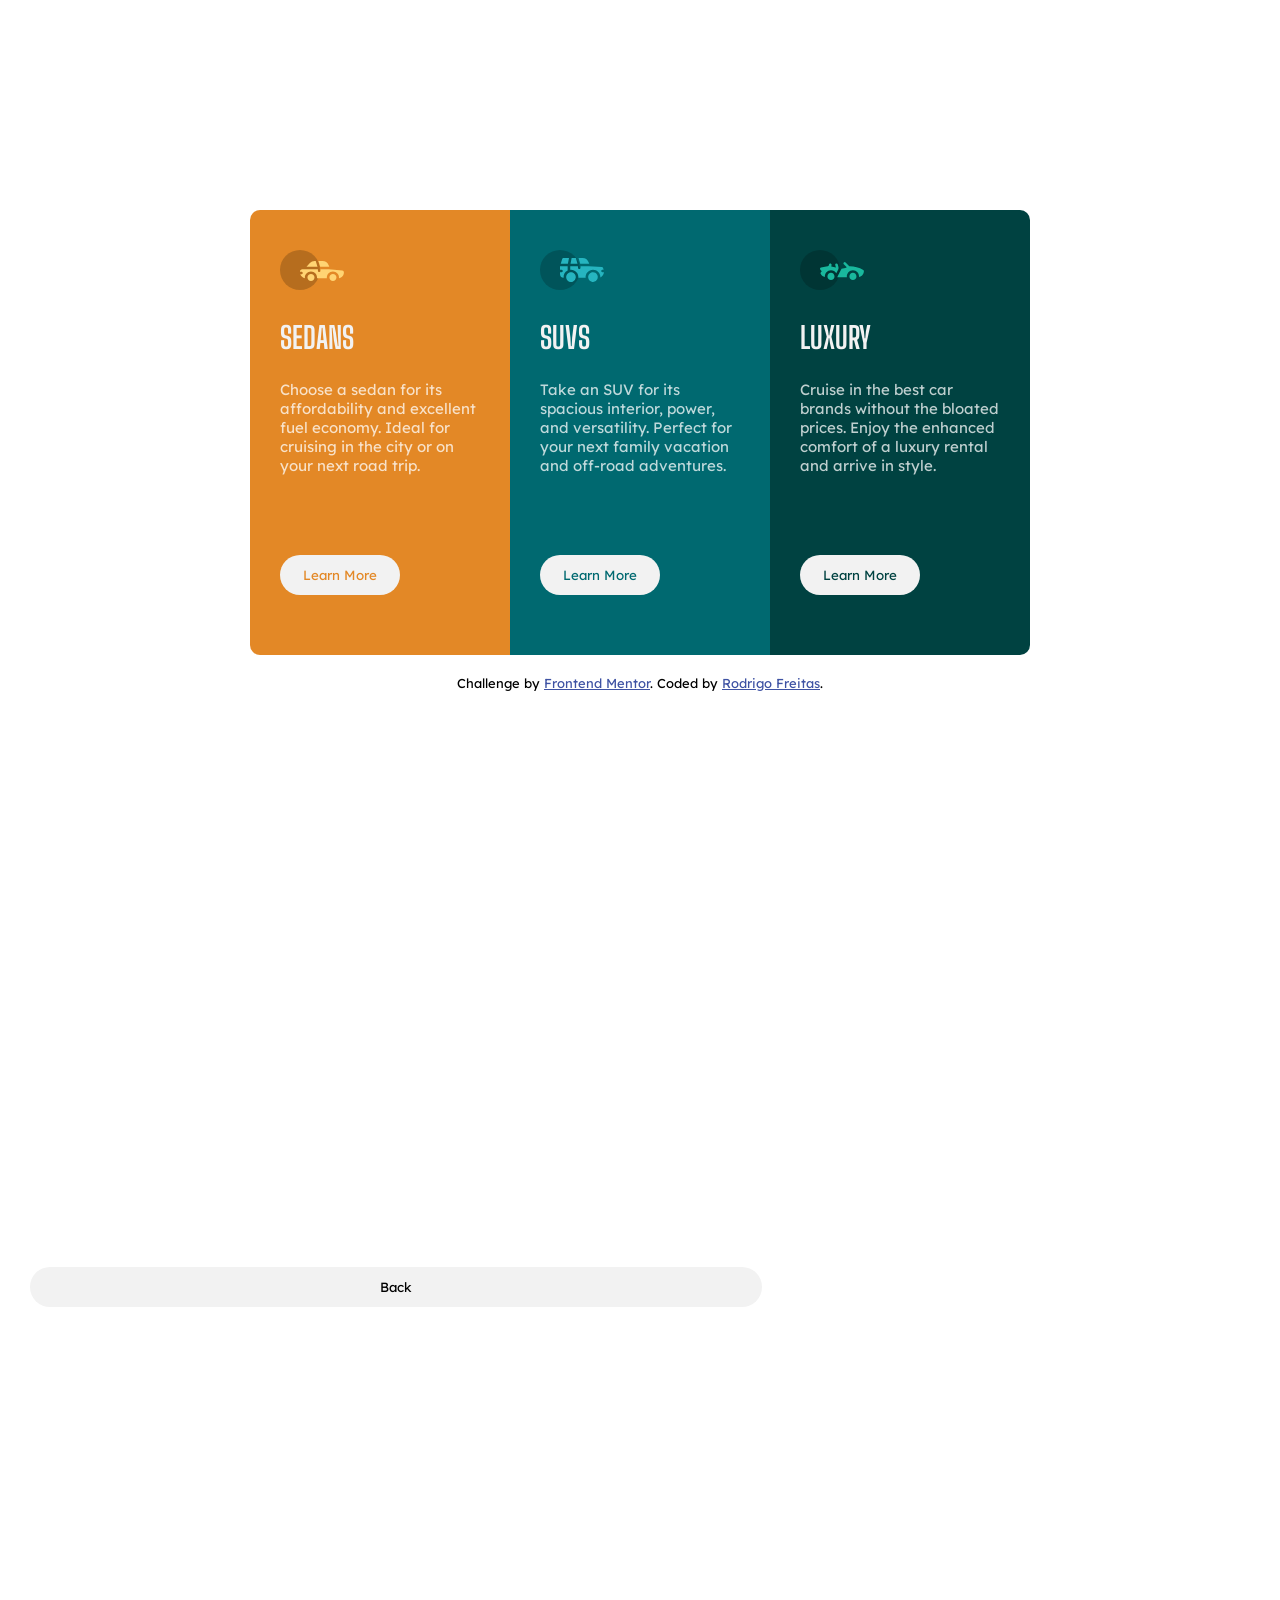
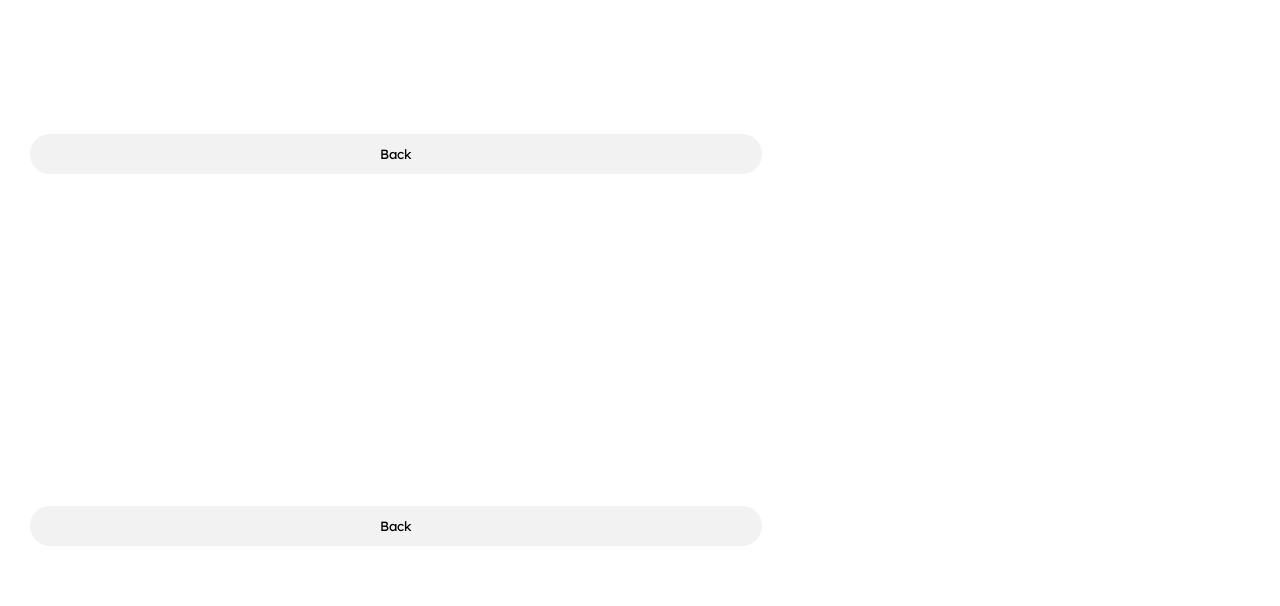
==== commit 9525f7ea: "com o objetivo de refazer o código de transição de página, foi deletado toda inserção realizada após" ====
--- a/src/index.html
+++ b/src/index.html
@@ -34,16 +34,7 @@
             <button class="sedans-btn">Learn More</button>
           </div>
         </div>
-        <div class="Card Alternative">
-          <div class="infoSedan">
-            <p>Basically, a sedan is understood to be a car with two rows of seats, 
-              with considerable space in the back seat for three adults, 
-              and a rear compartment, usually for luggage. 
-              This rear compartment is external to the passenger compartment and its 
-              cover does not include the rear window.</p>
-            <button class="back-btn">Back</button>
-           </div>
-        </div>
+
 
 
 
@@ -56,16 +47,7 @@
             <button class="suvs-btn">Learn More</button>
           </div>
         </div>
-        <div class="Card Alternative2">
-          <div class="infoSuvs">
-            <p>A sport utility vehicle (SUV) is a car classification 
-              that combines elements of road-going passenger cars with features 
-              from off-road vehicles, such as raised ground clearance and four-wheel drive. 
-              There is no commonly agreed-upon definition of an SUV and usage of the term varies 
-              between countries.</p>
-            <button class="back-btn">Back</button>
-           </div>
-        </div>
+
 
 
 
@@ -78,14 +60,7 @@
             <button class="luxury-btn">Learn More</button>
           </div>
         </div>
-        <div class="Card Alternative3">
-          <div class="infoLuxury">
-            <p>A luxury car is a car that provides increased levels of comfort, 
-              equipment, amenities, quality, performance, and associated status 
-              compared to moderately priced cars..</p>
-            <button class="back-btn">Back</button>
-           </div>
-        </div>
+
 
 
         <footer class="attribution">
@@ -102,14 +77,36 @@
   
 
 
+  <div class="Card Alternative">
+    <div class="infoSedan">
+      <p>Basically, a sedan is understood to be a car with two rows of seats, 
+        with considerable space in the back seat for three adults, 
+        and a rear compartment, usually for luggage. 
+        This rear compartment is external to the passenger compartment and its 
+        cover does not include the rear window.</p>
+      <button class="back-btn">Back</button>
+     </div>
+  </div>
 
-  
+  <div class="Card Alternative2">
+    <div class="infoSuvs">
+      <p>A sport utility vehicle (SUV) is a car classification 
+        that combines elements of road-going passenger cars with features 
+        from off-road vehicles, such as raised ground clearance and four-wheel drive. 
+        There is no commonly agreed-upon definition of an SUV and usage of the term varies 
+        between countries.</p>
+      <button class="back-btn">Back</button>
+     </div>
+  </div>
 
-
+  <div class="Card Alternative3">
+    <div class="infoLuxury">
+      <p>A luxury car is a car that provides increased levels of comfort, 
+        equipment, amenities, quality, performance, and associated status 
+        compared to moderately priced cars..</p>
+      <button class="back-btn">Back</button>
+     </div>
   </div>
-  
-
-
   
 
   
--- a/src/style.css
+++ b/src/style.css
@@ -76,37 +76,7 @@
   background-color: hsl(179, 100%, 13%);
 }
 
-.Alternative{
-  display: none;   
-  border-bottom-left-radius: 10px;
-  border-bottom-right-radius: 10px;
-  background-color: hsl(31, 77%, 52%);
-  opacity: 50%;
-
-}
-
-.Alternative2{
-  display: none;   
-  border-bottom-left-radius: 10px;
-  border-bottom-right-radius: 10px;
-  background-color: hsl(184, 100%, 22%);
-  opacity: 50%;
-
-}
-
-.Alternative2{
-  display: none;   
-  border-bottom-left-radius: 10px;
-  border-bottom-right-radius: 10px;
-  background-color: hsl(179, 100%, 13%);
-  opacity: 50%;
-
-}
-
-.infoSedan{
- display: none;
- grid-area: B;
-}
+
 
 svg{
   margin-bottom: 25px;
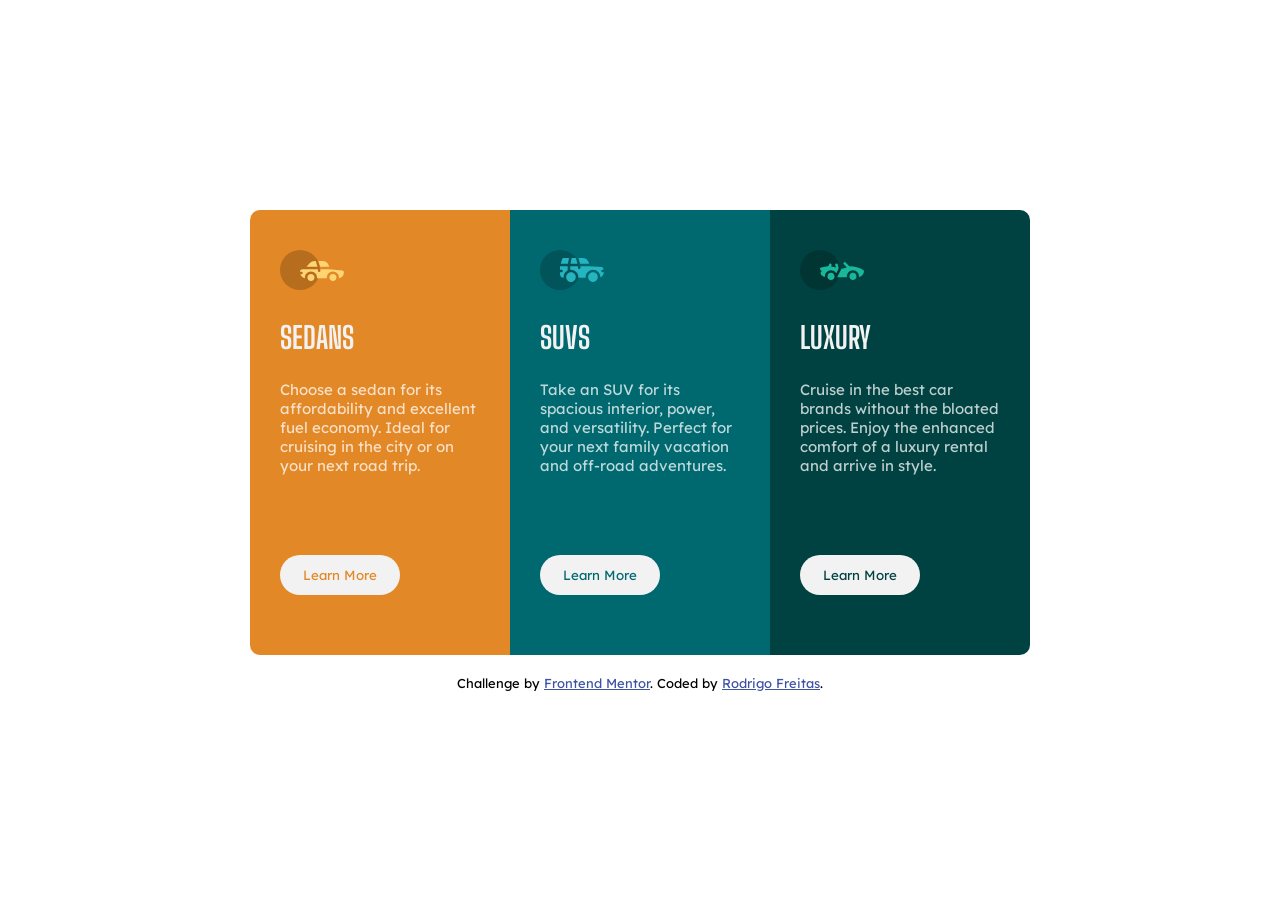
==== commit 7cc03a80: "adição e estilização de cartões explicativos" ====
--- a/src/index.html
+++ b/src/index.html
@@ -35,6 +35,17 @@
           </div>
         </div>
 
+        <div class="Card one infoA">
+          <div class="infoSedan">
+            <p>Basically, a sedan is understood to be a car with two rows of seats, 
+              with considerable space in the back seat for three adults, 
+              and a rear compartment, usually for luggage. 
+              This rear compartment is external to the passenger compartment and its 
+              cover does not include the rear window.</p>
+            <button class="back-btn">Back</button>
+           </div>
+        </div>
+
 
 
 
@@ -48,6 +59,17 @@
           </div>
         </div>
 
+        <div class="Card two infoB">
+          <div class="infoSuvs">
+            <p>A sport utility vehicle (SUV) is a car classification 
+              that combines elements of road-going passenger cars with features 
+              from off-road vehicles, such as raised ground clearance and four-wheel drive. 
+              There is no commonly agreed-upon definition of an SUV and usage of the term varies 
+              between countries.</p>
+            <button class="back-btn">Back</button>
+           </div>
+        </div>
+
 
 
 
@@ -59,6 +81,15 @@
               rental and arrive in style.</p>
             <button class="luxury-btn">Learn More</button>
           </div>
+        </div>
+
+        <div class="Card three infoC">
+          <div class="infoLuxury">
+            <p>A luxury car is a car that provides increased levels of comfort, 
+              equipment, amenities, quality, performance, and associated status 
+              compared to moderately priced cars..</p>
+            <button class="back-btn">Back</button>
+           </div>
         </div>
 
 
@@ -77,36 +108,12 @@
   
 
 
-  <div class="Card Alternative">
-    <div class="infoSedan">
-      <p>Basically, a sedan is understood to be a car with two rows of seats, 
-        with considerable space in the back seat for three adults, 
-        and a rear compartment, usually for luggage. 
-        This rear compartment is external to the passenger compartment and its 
-        cover does not include the rear window.</p>
-      <button class="back-btn">Back</button>
-     </div>
-  </div>
 
-  <div class="Card Alternative2">
-    <div class="infoSuvs">
-      <p>A sport utility vehicle (SUV) is a car classification 
-        that combines elements of road-going passenger cars with features 
-        from off-road vehicles, such as raised ground clearance and four-wheel drive. 
-        There is no commonly agreed-upon definition of an SUV and usage of the term varies 
-        between countries.</p>
-      <button class="back-btn">Back</button>
-     </div>
-  </div>
 
-  <div class="Card Alternative3">
-    <div class="infoLuxury">
-      <p>A luxury car is a car that provides increased levels of comfort, 
-        equipment, amenities, quality, performance, and associated status 
-        compared to moderately priced cars..</p>
-      <button class="back-btn">Back</button>
-     </div>
-  </div>
+ 
+
+
+
   
 
   
--- a/src/style.css
+++ b/src/style.css
@@ -36,8 +36,11 @@
   display: grid; 
   grid-template-areas:
   'A'
+  'A1'
   'B'
+  'B1'
   'C'
+  'C1'
   'D';  
   
 }
@@ -63,17 +66,50 @@
   background-color: hsl(31, 77%, 52%);
 }
 
+.infoA{
+  display: none;
+  grid-area: A1;
+  border-top-left-radius: 0;
+  border-top-right-radius: 0;
+  border-bottom-left-radius: 10px;
+  border-bottom-right-radius: 10px;
+  background-color: hsl(31, 77%, 52%);
+  opacity: 60%;
+}
+
 .two{
   grid-area: B;
   background-color: hsl(184, 100%, 22%);
 
 }
 
+.infoB{
+  display: none;
+  grid-area: B1;
+  border-top-left-radius: 0;
+  border-top-right-radius: 0;
+  border-bottom-left-radius: 10px;
+  border-bottom-right-radius: 10px;
+  background-color: hsl(184, 100%, 22%);
+  opacity: 60%;
+}
+
 .three{
   grid-area: C;
   border-bottom-left-radius: 10px;
   border-bottom-right-radius: 10px;
   background-color: hsl(179, 100%, 13%);
+}
+
+.infoC{
+  display: none;
+  grid-area: C1;
+  border-top-left-radius: 0;
+  border-top-right-radius: 0;
+  border-bottom-left-radius: 10px;
+  border-bottom-right-radius: 10px;
+  background-color: hsl(179, 100%, 13%);
+  opacity: 60%;
 }
 
 
@@ -158,8 +194,8 @@
 @media screen  and (min-width: 960px){
   #Cards{ 
     grid-template-areas:
-    'A B C'
-    'D D D';    
+    'A A1 B B1 C C1'
+    'D D D D D D';    
   }
 
   .one{
